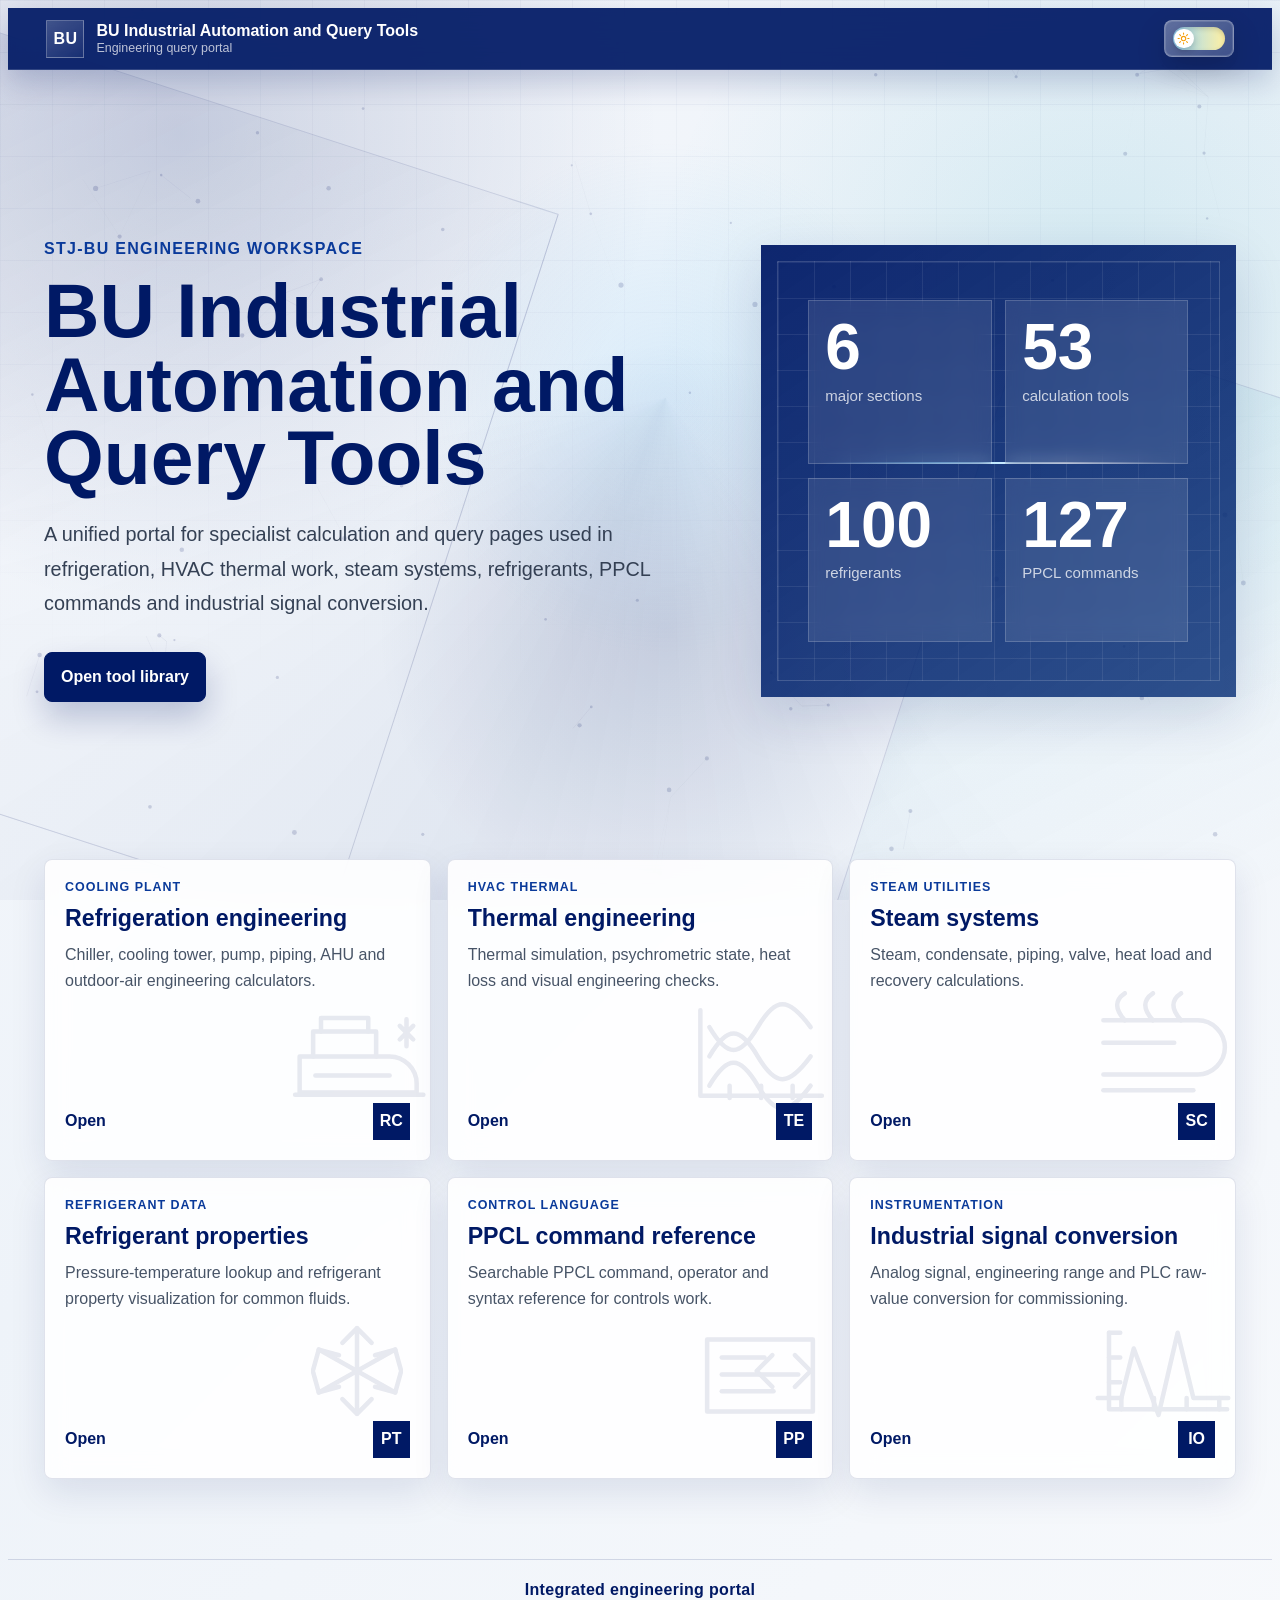
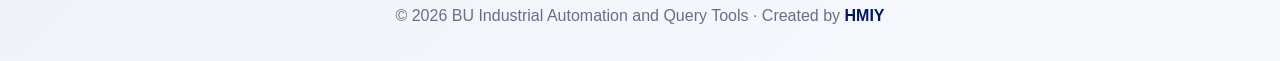
==== index.html @ eeeab99a "Initial release of STJ-BU tools portal" ====
<!doctype html>
<html lang="en">
<head>
  <meta charset="utf-8">
  <meta name="viewport" content="width=device-width, initial-scale=1">
  <title>BU Industrial Automation and Query Tools</title>
  <meta name="description" content="Integrated engineering portal for refrigeration, thermal, steam, refrigerant, PPCL and industrial signal calculation and query tools.">
  <link rel="icon" href="data:,">
  <link rel="stylesheet" href="_system/ui/portal.css">
</head>
<body class="portal-home portal-integrated">
  <div class="portal-motion-field" aria-hidden="true"></div>
  <nav class="portal-topbar portal-home-topbar portal-no-print" aria-label="BU Industrial Automation and Query Tools">
    <a class="portal-logo" href="index.html" aria-label="Open home">
      <span class="portal-logo-mark">BU</span>
      <span>
        <strong data-portal-en="BU Industrial Automation and Query Tools" data-portal-zh="BU &#24037;&#19994;&#33258;&#21160;&#21270;&#19982;&#26597;&#35810;&#24037;&#20855;">BU Industrial Automation and Query Tools</strong>
        <small data-portal-en="Engineering query portal" data-portal-zh="&#24037;&#31243;&#26597;&#35810;&#38376;&#25143;">Engineering query portal</small>
      </span>
    </a>
    <div class="portal-actions">
      <button class="portal-theme-toggle" type="button" data-portal-theme-toggle aria-label="Toggle dark and light theme">
        <span class="portal-theme-toggle-track">
          <span class="portal-theme-toggle-thumb">
            <svg class="portal-theme-sun" viewBox="0 0 24 24" aria-hidden="true">
              <circle cx="12" cy="12" r="4"></circle>
              <path d="M12 2v2.2M12 19.8V22M4.9 4.9l1.6 1.6M17.5 17.5l1.6 1.6M2 12h2.2M19.8 12H22M4.9 19.1l1.6-1.6M17.5 6.5l1.6-1.6"></path>
            </svg>
            <svg class="portal-theme-moon" viewBox="0 0 24 24" aria-hidden="true">
              <path d="M20 14.4A7.7 7.7 0 0 1 9.6 4a8.4 8.4 0 1 0 10.4 10.4z"></path>
            </svg>
          </span>
        </span>
      </button>
    </div>
  </nav>

  <main class="portal-home-main">
    <section class="portal-hero" aria-labelledby="portalTitle">
      <div>
        <p class="portal-eyebrow" data-portal-en="STJ-BU engineering workspace" data-portal-zh="STJ-BU &#24037;&#31243;&#24037;&#20316;&#21488;">STJ-BU engineering workspace</p>
        <h1 id="portalTitle" data-portal-en="BU Industrial Automation and Query Tools" data-portal-zh="BU &#24037;&#19994;&#33258;&#21160;&#21270;&#19982;&#26597;&#35810;&#24037;&#20855;">BU Industrial Automation and Query Tools</h1>
        <p class="portal-hero-copy" data-portal-en="A unified portal for specialist calculation and query pages used in refrigeration, HVAC thermal work, steam systems, refrigerants, PPCL commands and industrial signal conversion." data-portal-zh="&#23558;&#21046;&#20919;&#12289;&#26262;&#36890;&#28909;&#24037;&#12289;&#33976;&#27773;&#12289;&#21046;&#20919;&#21058;&#12289;PPCL &#21629;&#20196;&#19982;&#24037;&#19994;&#20449;&#21495;&#36716;&#25442;&#31561;&#19987;&#19994;&#35745;&#31639;&#19982;&#26597;&#35810;&#39029;&#25972;&#21512;&#21040;&#21516;&#19968;&#20010;&#20837;&#21475;&#12290;">A unified portal for specialist calculation and query pages used in refrigeration, HVAC thermal work, steam systems, refrigerants, PPCL commands and industrial signal conversion.</p>
        <div class="portal-hero-actions">
          <a class="portal-primary" href="#tools" data-portal-en="Open tool library" data-portal-zh="&#25171;&#24320;&#24037;&#20855;&#24211;">Open tool library</a>
        </div>
      </div>
      <aside class="portal-visual portal-stat-panel" aria-label="Automation and query portfolio">
        <div class="portal-signal-line" aria-hidden="true"></div>
        <div class="portal-stat-grid">
          <article class="portal-stat-card">
            <strong>6</strong>
            <span data-portal-en="major sections" data-portal-zh="&#22823;&#26495;&#22359;">major sections</span>
          </article>
          <article class="portal-stat-card">
            <strong>53</strong>
            <span data-portal-en="calculation tools" data-portal-zh="&#20010;&#35745;&#31639;&#24037;&#20855;">calculation tools</span>
          </article>
          <article class="portal-stat-card">
            <strong>100</strong>
            <span data-portal-en="refrigerants" data-portal-zh="&#31181;&#20919;&#23186;">refrigerants</span>
          </article>
          <article class="portal-stat-card">
            <strong>127</strong>
            <span data-portal-en="PPCL commands" data-portal-zh="&#20010; PPCL &#25351;&#20196;">PPCL commands</span>
          </article>
        </div>
      </aside>
    </section>

    <section id="tools" class="portal-tools" aria-label="Engineering tools">
      <a class="portal-tool-card portal-tool-cooling" href="_system/modules/r0/index.html">
        <img class="portal-tool-media" src="_system/ui/cooling.svg" alt="" aria-hidden="true">
        <div class="portal-tool-content">
          <div class="portal-tool-kicker">Cooling plant</div>
          <h2 data-portal-en="Refrigeration engineering" data-portal-zh="&#21046;&#20919;&#37096;&#20998;">Refrigeration engineering</h2>
          <p data-portal-en="Chiller, cooling tower, pump, piping, AHU and outdoor-air engineering calculators." data-portal-zh="&#20919;&#27700;&#26426;&#32452;&#12289;&#20919;&#21364;&#22612;&#12289;&#27700;&#27893;&#12289;&#31649;&#36335;&#12289;AHU &#19982;&#26032;&#39118;&#36127;&#33655;&#35745;&#31639;&#12290;">Chiller, cooling tower, pump, piping, AHU and outdoor-air engineering calculators.</p>
        </div>
        <div class="portal-tool-meta"><span>Open</span><span class="portal-tool-icon">RC</span></div>
      </a>

      <a class="portal-tool-card portal-tool-thermal" href="_system/modules/t0/index.html">
        <img class="portal-tool-media" src="_system/ui/thermal.svg" alt="" aria-hidden="true">
        <div class="portal-tool-content">
          <div class="portal-tool-kicker">HVAC thermal</div>
          <h2 data-portal-en="Thermal engineering" data-portal-zh="&#26262;&#36890;&#28909;&#24037;&#37096;&#20998;">Thermal engineering</h2>
          <p data-portal-en="Thermal simulation, psychrometric state, heat loss and visual engineering checks." data-portal-zh="&#28909;&#24037;&#20223;&#30495;&#12289;&#28287;&#31354;&#27668;&#29366;&#24577;&#12289;&#28909;&#25439;&#22833;&#19982;&#21487;&#35270;&#21270;&#24037;&#31243;&#26657;&#26680;&#12290;">Thermal simulation, psychrometric state, heat loss and visual engineering checks.</p>
        </div>
        <div class="portal-tool-meta"><span>Open</span><span class="portal-tool-icon">TE</span></div>
      </a>

      <a class="portal-tool-card portal-tool-steam" href="_system/modules/s0/index.html">
        <img class="portal-tool-media" src="_system/ui/steam.svg" alt="" aria-hidden="true">
        <div class="portal-tool-content">
          <div class="portal-tool-kicker">Steam utilities</div>
          <h2 data-portal-en="Steam systems" data-portal-zh="&#33976;&#27773;&#37096;&#20998;">Steam systems</h2>
          <p data-portal-en="Steam, condensate, piping, valve, heat load and recovery calculations." data-portal-zh="&#33976;&#27773;&#12289;&#20919;&#20957;&#27700;&#12289;&#31649;&#36335;&#12289;&#38400;&#38376;&#12289;&#28909;&#36127;&#33655;&#19982;&#22238;&#25910;&#35745;&#31639;&#12290;">Steam, condensate, piping, valve, heat load and recovery calculations.</p>
        </div>
        <div class="portal-tool-meta"><span>Open</span><span class="portal-tool-icon">SC</span></div>
      </a>

      <a class="portal-tool-card portal-tool-refrigerant" href="_system/modules/rp/index.html">
        <img class="portal-tool-media" src="_system/ui/refrigerant.svg" alt="" aria-hidden="true">
        <div class="portal-tool-content">
          <div class="portal-tool-kicker">Refrigerant data</div>
          <h2 data-portal-en="Refrigerant properties" data-portal-zh="&#21046;&#20919;&#21058;&#29289;&#24615;">Refrigerant properties</h2>
          <p data-portal-en="Pressure-temperature lookup and refrigerant property visualization for common fluids." data-portal-zh="&#24120;&#29992;&#21046;&#20919;&#21058;&#21387;&#21147;-&#28201;&#24230;&#26597;&#35810;&#19982;&#29289;&#24615;&#21487;&#35270;&#21270;&#12290;">Pressure-temperature lookup and refrigerant property visualization for common fluids.</p>
        </div>
        <div class="portal-tool-meta"><span>Open</span><span class="portal-tool-icon">PT</span></div>
      </a>

      <a class="portal-tool-card portal-tool-ppcl" href="_system/modules/p0/index.html">
        <img class="portal-tool-media" src="_system/ui/ppcl.svg" alt="" aria-hidden="true">
        <div class="portal-tool-content">
          <div class="portal-tool-kicker">Control language</div>
          <h2 data-portal-en="PPCL command reference" data-portal-zh="PPCL &#26597;&#35810;">PPCL command reference</h2>
          <p data-portal-en="Searchable PPCL command, operator and syntax reference for controls work." data-portal-zh="&#38754;&#21521;&#25511;&#21046;&#35843;&#35797;&#30340; PPCL &#21629;&#20196;&#12289;&#36816;&#31639;&#31526;&#19982;&#35821;&#27861;&#26597;&#35810;&#12290;">Searchable PPCL command, operator and syntax reference for controls work.</p>
        </div>
        <div class="portal-tool-meta"><span>Open</span><span class="portal-tool-icon">PP</span></div>
      </a>

      <a class="portal-tool-card portal-tool-signal" href="_system/modules/i0/index.html">
        <img class="portal-tool-media" src="_system/ui/signal.svg" alt="" aria-hidden="true">
        <div class="portal-tool-content">
          <div class="portal-tool-kicker">Instrumentation</div>
          <h2 data-portal-en="Industrial signal conversion" data-portal-zh="&#24037;&#19994;&#20449;&#21495;&#36716;&#25442;">Industrial signal conversion</h2>
          <p data-portal-en="Analog signal, engineering range and PLC raw-value conversion for commissioning." data-portal-zh="&#27169;&#25311;&#37327;&#20449;&#21495;&#12289;&#24037;&#31243;&#37327;&#31243;&#19982; PLC &#21407;&#22987;&#20540;&#35843;&#35797;&#25442;&#31639;&#12290;">Analog signal, engineering range and PLC raw-value conversion for commissioning.</p>
        </div>
        <div class="portal-tool-meta"><span>Open</span><span class="portal-tool-icon">IO</span></div>
      </a>
    </section>
  </main>

  <footer class="portal-footer">
    <div class="portal-footer-title" data-portal-en="Integrated engineering portal" data-portal-zh="&#32508;&#21512;&#24037;&#31243;&#24037;&#20855;&#20027;&#39029;">Integrated engineering portal</div>
    <div>&copy; 2026 BU Industrial Automation and Query Tools · Created by <a href="https://teams.microsoft.com/l/chat/0/0?users=HMIY@novonordisk.com&message=Hello%20HMIY%2C%20%E8%AF%B7%E5%8D%8F%E5%8A%A9%E5%A4%84%E7%90%86%E5%BD%93%E5%89%8D%E9%97%AE%E9%A2%98">HMIY</a></div>
  </footer>

  <script src="_system/ui/portal.js?v=20260628-theme"></script>
</body>
</html>
---- _system/ui/portal.css ----
:root {
  --portal-brand: #001965;
  --portal-brand-2: #0a3a9a;
  --portal-ink: #101828;
  --portal-muted: #667085;
  --portal-line: rgba(0, 25, 101, 0.14);
  --portal-panel: rgba(255, 255, 255, 0.88);
  --portal-shadow: 0 18px 50px rgba(0, 25, 101, 0.14);
  --portal-pointer-x: 52%;
  --portal-pointer-y: 38%;
}

html {
  scroll-behavior: smooth;
}

body.portal-integrated {
  position: relative;
  min-height: 100vh;
  background:
    radial-gradient(circle at var(--portal-pointer-x) var(--portal-pointer-y), rgba(0, 25, 101, 0.14), transparent 18rem),
    radial-gradient(circle at 14% 8%, rgba(0, 25, 101, 0.16), transparent 30rem),
    radial-gradient(circle at 86% 18%, rgba(8, 160, 184, 0.12), transparent 28rem),
    linear-gradient(135deg, #f6f8fc 0%, #eef3f9 45%, #f7f9fc 100%) !important;
  color: var(--portal-ink);
  font-family: "Aptos", "Segoe UI", Arial, sans-serif;
}

body.portal-theme-dark.portal-integrated {
  --portal-ink: #eef5ff;
  --portal-muted: #a8b6ce;
  --portal-line: rgba(143, 215, 255, 0.18);
  --portal-panel: rgba(11, 20, 42, 0.88);
  --portal-shadow: 0 18px 50px rgba(0, 0, 0, 0.42);
  --brand: #8fb7ff;
  --brand-light: rgba(143, 215, 255, 0.13);
  --brand-mid: rgba(143, 215, 255, 0.5);
  --primary: #8fb7ff;
  --primary-2: #68a1ff;
  --accent: #38c4df;
  --bg: #071326;
  --card: #0c1930;
  --surface: #0c1930;
  --soft: #10213c;
  --panel: #0c1930;
  --text: #eef5ff;
  --text2: #c5d0e3;
  --text3: #8fa1bd;
  --muted: #a8b6ce;
  --ink: #eef5ff;
  --line: rgba(143, 215, 255, 0.18);
  --border: rgba(143, 215, 255, 0.18);
  background:
    radial-gradient(circle at var(--portal-pointer-x) var(--portal-pointer-y), rgba(56, 196, 223, 0.18), transparent 18rem),
    radial-gradient(circle at 18% 4%, rgba(66, 121, 255, 0.20), transparent 30rem),
    linear-gradient(135deg, #061024 0%, #091a32 48%, #050b16 100%) !important;
  color: #eef5ff;
}

body.portal-integrated::before {
  content: "";
  position: fixed;
  inset: 0;
  z-index: -2;
  pointer-events: none;
  background-image:
    linear-gradient(rgba(0, 25, 101, 0.055) 1px, transparent 1px),
    linear-gradient(90deg, rgba(0, 25, 101, 0.045) 1px, transparent 1px);
  background-size: 52px 52px;
  mask-image: linear-gradient(to bottom, rgba(0, 0, 0, 0.75), transparent 78%);
}

.portal-motion-field {
  position: fixed;
  inset: 0;
  z-index: -1;
  pointer-events: none;
  overflow: hidden;
}

.portal-particle-canvas {
  position: fixed;
  inset: 0;
  z-index: -1;
  pointer-events: none;
  opacity: 0.72;
}

.portal-motion-field::before,
.portal-motion-field::after {
  content: "";
  position: absolute;
  width: 58vw;
  height: 58vw;
  border: 1px solid rgba(0, 25, 101, 0.13);
  transform: rotate(18deg);
  animation: portalDrift 18s ease-in-out infinite alternate;
}

.portal-motion-field::before {
  left: -22vw;
  top: 9vh;
  background: linear-gradient(135deg, rgba(0, 25, 101, 0.08), transparent 55%);
}

.portal-motion-field::after {
  right: -28vw;
  bottom: -20vw;
  animation-duration: 24s;
  background: linear-gradient(135deg, rgba(8, 160, 184, 0.07), transparent 60%);
}

@keyframes portalDrift {
  from { transform: translate3d(0, 0, 0) rotate(18deg); }
  to { transform: translate3d(3vw, -2vh, 0) rotate(23deg); }
}

.portal-topbar {
  position: sticky;
  top: 0;
  z-index: 1200;
  display: flex;
  align-items: center;
  justify-content: space-between;
  gap: 1rem;
  padding: 0.72rem clamp(1rem, 3vw, 2.5rem);
  color: #fff;
  background: rgba(0, 25, 101, 0.93);
  border-bottom: 1px solid rgba(255, 255, 255, 0.14);
  box-shadow: 0 12px 30px rgba(0, 25, 101, 0.2);
  backdrop-filter: blur(16px);
}

.portal-logo {
  display: inline-flex;
  align-items: center;
  gap: 0.75rem;
  color: inherit;
  text-decoration: none;
}

.portal-logo-mark {
  display: grid;
  place-items: center;
  width: 2.25rem;
  height: 2.25rem;
  border: 1px solid rgba(255, 255, 255, 0.28);
  background: linear-gradient(145deg, rgba(255, 255, 255, 0.2), rgba(255, 255, 255, 0.04));
  font-weight: 750;
  letter-spacing: 0.02em;
}

.portal-logo strong,
.portal-logo small {
  display: block;
  line-height: 1.15;
}

.portal-logo small {
  color: rgba(255, 255, 255, 0.72);
  font-size: 0.78rem;
}

.portal-actions {
  display: flex;
  align-items: center;
  gap: 0.5rem;
}

.portal-action {
  display: inline-flex;
  align-items: center;
  justify-content: center;
  min-height: 2.35rem;
  padding: 0 0.82rem;
  border: 1px solid rgba(255, 255, 255, 0.22);
  color: #fff;
  background: rgba(255, 255, 255, 0.1);
  text-decoration: none;
  cursor: pointer;
  transition: transform 180ms ease, background 180ms ease, border-color 180ms ease, box-shadow 180ms ease;
}

.portal-action:hover {
  transform: translateY(-1px);
  background: rgba(255, 255, 255, 0.18);
  border-color: rgba(255, 255, 255, 0.38);
  box-shadow: 0 10px 22px rgba(0, 0, 0, 0.18);
}

.portal-action:active {
  transform: translateY(1px) scale(0.98);
}

.portal-action:focus-visible {
  outline: 3px solid rgba(255, 255, 255, 0.6);
  outline-offset: 2px;
}

.portal-theme-toggle {
  display: inline-flex;
  align-items: center;
  justify-content: center;
  width: 4.35rem;
  height: 2.35rem;
  border: 1px solid rgba(255, 255, 255, 0.28);
  border-radius: 999px;
  background:
    linear-gradient(135deg, rgba(255,255,255,.24), rgba(255,255,255,.08)),
    rgba(255,255,255,.12);
  box-shadow: inset 0 0 0 1px rgba(255,255,255,.12), 0 12px 28px rgba(0,0,0,.18);
  cursor: pointer;
  padding: 0;
  transition: transform 180ms ease, background 180ms ease, box-shadow 180ms ease;
}

.portal-theme-toggle:hover {
  transform: translateY(-1px);
  background:
    linear-gradient(135deg, rgba(255,255,255,.32), rgba(255,255,255,.12)),
    rgba(255,255,255,.16);
  box-shadow: inset 0 0 0 1px rgba(255,255,255,.18), 0 16px 34px rgba(0,0,0,.22);
}

.portal-theme-toggle-track {
  position: relative;
  width: 3.28rem;
  height: 1.42rem;
  border-radius: 999px;
  background: linear-gradient(90deg, #98d7ff, #fff0a3);
  box-shadow: inset 0 2px 5px rgba(0,0,0,.16);
}

.portal-theme-toggle-thumb {
  position: absolute;
  left: 0.1rem;
  top: 0.1rem;
  display: grid;
  place-items: center;
  width: 1.22rem;
  height: 1.22rem;
  border-radius: 50%;
  background: #ffffff;
  color: #f59e0b;
  box-shadow: 0 3px 8px rgba(0,0,0,.24);
  transition: transform 260ms cubic-bezier(.2,.8,.2,1), color 220ms ease, background 220ms ease;
}

.portal-theme-toggle svg {
  position: absolute;
  width: 0.82rem;
  height: 0.82rem;
  fill: none;
  stroke: currentColor;
  stroke-width: 2;
  stroke-linecap: round;
  stroke-linejoin: round;
  transition: opacity 180ms ease, transform 220ms ease;
}

.portal-theme-moon {
  opacity: 0;
  transform: scale(.55) rotate(-20deg);
}

body.portal-theme-dark .portal-theme-toggle-track {
  background: linear-gradient(90deg, #1a2c54, #375a9f);
}

body.portal-theme-dark .portal-theme-toggle-thumb {
  transform: translateX(1.86rem);
  color: #b9d5ff;
  background: #08162d;
}

body.portal-theme-dark .portal-theme-sun {
  opacity: 0;
  transform: scale(.55) rotate(20deg);
}

body.portal-theme-dark .portal-theme-moon {
  opacity: 1;
  transform: scale(1) rotate(0);
}

.portal-language-primary {
  min-width: 7rem;
  border-color: rgba(255, 255, 255, 0.48);
  background:
    linear-gradient(135deg, rgba(255, 255, 255, 0.24), rgba(255, 255, 255, 0.09)),
    rgba(255, 255, 255, 0.14);
  box-shadow: inset 0 0 0 1px rgba(255, 255, 255, 0.12), 0 12px 28px rgba(0, 0, 0, 0.2);
  font-weight: 780;
}

.portal-language-primary::before {
  content: "";
  width: 0.48rem;
  height: 0.48rem;
  margin-right: 0.48rem;
  background: #8fd7ff;
  box-shadow: 0 0 16px rgba(143, 215, 255, 0.9);
}

body.portal-theme-dark .portal-home-main::before {
  background:
    radial-gradient(circle at var(--portal-pointer-x) var(--portal-pointer-y), rgba(143, 215, 255, 0.16), transparent 16rem),
    conic-gradient(from 140deg at var(--portal-pointer-x) var(--portal-pointer-y), transparent, rgba(143, 215, 255, 0.06), transparent 34%);
  mix-blend-mode: screen;
}

body.portal-theme-dark .portal-hero h1,
body.portal-theme-dark .portal-eyebrow,
body.portal-theme-dark .portal-tool-card h2,
body.portal-theme-dark .portal-footer-title {
  color: #dbeafe;
}

body.portal-theme-dark .portal-hero-copy,
body.portal-theme-dark .portal-tool-card p,
body.portal-theme-dark .portal-footer,
body.portal-theme-dark .portal-tool-meta span:first-child {
  color: #a8b6ce;
}

body.portal-theme-dark .portal-tool-card,
body.portal-theme-dark .portal-stat-card,
body.portal-theme-dark .portal-footer,
body.portal-theme-dark .card,
body.portal-theme-dark .panel,
body.portal-theme-dark .section-box,
body.portal-theme-dark .field,
body.portal-theme-dark .slider-card,
body.portal-theme-dark .info-item,
body.portal-theme-dark .block,
body.portal-theme-dark .resultBox,
body.portal-theme-dark .result-box.secondary,
body.portal-theme-dark .calculator-card,
body.portal-theme-dark .tool-menu,
body.portal-theme-dark .hero-card {
  background-color: rgba(12, 25, 48, 0.92) !important;
  border-color: rgba(143, 215, 255, 0.18) !important;
  color: #eef5ff !important;
}

body.portal-theme-dark input,
body.portal-theme-dark select,
body.portal-theme-dark textarea,
body.portal-theme-dark .search input,
body.portal-theme-dark .formula-box,
body.portal-theme-dark .export-area,
body.portal-theme-dark .tip {
  background-color: rgba(5, 13, 28, 0.88) !important;
  border-color: rgba(143, 215, 255, 0.18) !important;
  color: #eef5ff !important;
}

body.portal-theme-dark label,
body.portal-theme-dark .hint,
body.portal-theme-dark .range,
body.portal-theme-dark .sub,
body.portal-theme-dark .info-item .k,
body.portal-theme-dark .stat .t,
body.portal-theme-dark .footer-note {
  color: #a8b6ce !important;
}

body.portal-theme-dark .card h2,
body.portal-theme-dark .stat .v,
body.portal-theme-dark .resultBox .mainv,
body.portal-theme-dark .info-item .v,
body.portal-theme-dark h1,
body.portal-theme-dark h2,
body.portal-theme-dark h3 {
  color: #dbeafe !important;
}

.portal-footer {
  max-width: 1280px;
  margin: 3rem auto 0;
  padding: 1.35rem clamp(1rem, 3vw, 2.5rem) 1.8rem;
  color: var(--portal-muted);
  text-align: center;
  border-top: 1px solid var(--portal-line);
}

.portal-footer-title {
  margin-bottom: 0.45rem;
  color: var(--portal-brand);
  font-weight: 700;
  letter-spacing: 0.02em;
}

.portal-footer a {
  color: var(--portal-brand);
  font-weight: 700;
  text-decoration: none;
}

.portal-footer a:hover {
  text-decoration: underline;
}

.portal-home {
  min-height: 100vh;
}

.portal-home-main {
  max-width: 1260px;
  margin: 0 auto;
  padding: clamp(2rem, 6vw, 5.5rem) clamp(1rem, 3vw, 2.25rem) 2rem;
  position: relative;
}

.portal-home-main::before {
  content: "";
  position: fixed;
  inset: 5.6rem 0 0;
  z-index: -1;
  pointer-events: none;
  background:
    radial-gradient(circle at var(--portal-pointer-x) var(--portal-pointer-y), rgba(143, 215, 255, 0.22), transparent 16rem),
    conic-gradient(from 140deg at var(--portal-pointer-x) var(--portal-pointer-y), transparent, rgba(0, 25, 101, 0.055), transparent 34%);
  mix-blend-mode: multiply;
  transition: background 120ms linear;
}

.portal-hero {
  display: grid;
  grid-template-columns: minmax(0, 1.05fr) minmax(320px, 0.75fr);
  gap: clamp(1.5rem, 4vw, 4rem);
  align-items: center;
  min-height: min(760px, 72vh);
}

.portal-eyebrow {
  margin: 0 0 1rem;
  color: var(--portal-brand-2);
  font-weight: 760;
  letter-spacing: 0.08em;
  text-transform: uppercase;
}

.portal-hero h1 {
  max-width: 860px;
  margin: 0;
  color: var(--portal-brand);
  font-size: clamp(2.8rem, 6vw, 6.6rem);
  line-height: 0.96;
  letter-spacing: 0;
  text-wrap: balance;
}

.portal-hero-copy {
  max-width: 680px;
  margin: 1.4rem 0 0;
  color: #344054;
  font-size: clamp(1.04rem, 1.6vw, 1.24rem);
  line-height: 1.72;
}

.portal-hero-actions {
  display: flex;
  flex-wrap: wrap;
  gap: 0.75rem;
  margin-top: 2rem;
}

.portal-primary,
.portal-secondary {
  display: inline-flex;
  align-items: center;
  justify-content: center;
  min-height: 3rem;
  padding: 0 1rem;
  border: 1px solid var(--portal-brand);
  text-decoration: none;
  font-weight: 750;
  transition: transform 180ms ease, box-shadow 180ms ease, background 180ms ease;
}

.portal-primary {
  color: #fff;
  background: var(--portal-brand);
  box-shadow: 0 16px 32px rgba(0, 25, 101, 0.22);
}

.portal-secondary {
  color: var(--portal-brand);
  background: rgba(255, 255, 255, 0.7);
}

.portal-primary:hover,
.portal-secondary:hover {
  transform: translateY(-2px);
  box-shadow: 0 20px 38px rgba(0, 25, 101, 0.18);
}

.portal-visual {
  min-height: 420px;
  padding: 1rem;
  background:
    linear-gradient(145deg, rgba(0, 25, 101, 0.94), rgba(5, 45, 117, 0.82)),
    linear-gradient(90deg, transparent, rgba(255, 255, 255, 0.08));
  color: #fff;
  box-shadow: var(--portal-shadow);
  overflow: hidden;
  position: relative;
}

.portal-visual::before {
  content: "";
  position: absolute;
  inset: 1rem;
  border: 1px solid rgba(255, 255, 255, 0.16);
  background-image:
    linear-gradient(rgba(255, 255, 255, 0.08) 1px, transparent 1px),
    linear-gradient(90deg, rgba(255, 255, 255, 0.08) 1px, transparent 1px);
  background-size: 36px 36px;
}

.portal-signal-line {
  position: absolute;
  left: 12%;
  right: 10%;
  top: 48%;
  height: 2px;
  background: linear-gradient(90deg, transparent, #8fd7ff, #fff, transparent);
  animation: pulseLine 2.8s ease-in-out infinite;
}

@keyframes pulseLine {
  0%, 100% { opacity: 0.36; transform: scaleX(0.86); }
  50% { opacity: 1; transform: scaleX(1); }
}

.portal-visual-card {
  position: relative;
  z-index: 1;
  margin: 2.2rem;
  padding: 1rem;
  border: 1px solid rgba(255, 255, 255, 0.18);
  background: rgba(255, 255, 255, 0.09);
  backdrop-filter: blur(8px);
}

.portal-visual-card strong {
  display: block;
  font-size: 2.4rem;
  line-height: 1;
}

.portal-visual-card span {
  color: rgba(255, 255, 255, 0.7);
  font-size: 0.86rem;
}

.portal-stat-panel {
  display: grid;
  place-items: center;
}

.portal-stat-grid {
  position: relative;
  z-index: 1;
  display: grid;
  grid-template-columns: repeat(2, minmax(0, 1fr));
  gap: 0.85rem;
  width: min(100%, 380px);
}

.portal-stat-card {
  min-height: 130px;
  padding: 1rem;
  border: 1px solid rgba(255, 255, 255, 0.18);
  background: rgba(255, 255, 255, 0.1);
  backdrop-filter: blur(8px);
}

.portal-stat-card strong {
  display: block;
  color: #fff;
  font-size: clamp(2.4rem, 5vw, 4rem);
  line-height: 0.95;
}

.portal-stat-card span {
  display: block;
  margin-top: 0.5rem;
  color: rgba(255, 255, 255, 0.76);
  font-size: 0.94rem;
  line-height: 1.35;
}

.portal-tools {
  display: grid;
  grid-template-columns: repeat(3, minmax(0, 1fr));
  gap: 1rem;
  margin-top: clamp(2rem, 5vw, 4rem);
}

.portal-tool-card {
  display: flex;
  min-height: 260px;
  flex-direction: column;
  justify-content: space-between;
  padding: 1.25rem;
  color: var(--portal-ink);
  background: var(--portal-panel);
  border: 1px solid rgba(0, 25, 101, 0.12);
  box-shadow: 0 14px 36px rgba(0, 25, 101, 0.1);
  text-decoration: none;
  backdrop-filter: blur(12px);
  transition: transform 220ms ease, box-shadow 220ms ease, border-color 220ms ease;
  position: relative;
  overflow: hidden;
}

.portal-tool-card::before {
  content: "";
  position: absolute;
  inset: 0;
  z-index: 0;
  background: linear-gradient(145deg, rgba(0, 25, 101, 0.045), transparent 46%);
  opacity: 0;
  transition: opacity 220ms ease;
}

.portal-tool-card:hover {
  transform: translateY(-5px);
  border-color: rgba(0, 25, 101, 0.34);
  box-shadow: 0 22px 52px rgba(0, 25, 101, 0.16);
}

.portal-tool-card:hover::before {
  opacity: 1;
}

.portal-tool-card:focus-visible {
  outline: 3px solid rgba(0, 25, 101, 0.35);
  outline-offset: 3px;
}

.portal-tool-kicker {
  position: relative;
  z-index: 1;
  color: var(--portal-brand-2);
  font-size: 0.78rem;
  font-weight: 800;
  letter-spacing: 0.08em;
  text-transform: uppercase;
}

.portal-tool-card h2 {
  position: relative;
  z-index: 1;
  margin: 0.7rem 0 0.55rem;
  color: var(--portal-brand);
  font-size: 1.45rem;
  line-height: 1.2;
}

.portal-tool-card p {
  position: relative;
  z-index: 1;
  margin: 0;
  color: #475467;
  line-height: 1.62;
}

.portal-tool-meta {
  position: relative;
  z-index: 1;
  display: flex;
  align-items: center;
  justify-content: space-between;
  margin-top: 1.2rem;
  color: var(--portal-brand);
  font-weight: 760;
}

.portal-tool-icon {
  display: grid;
  place-items: center;
  width: 2.3rem;
  height: 2.3rem;
  color: #fff;
  background: var(--portal-brand);
}

.portal-tool-content {
  position: relative;
  z-index: 1;
}

.portal-tool-media {
  position: absolute;
  right: -1.1rem;
  bottom: 2.8rem;
  width: 48%;
  max-width: 180px;
  opacity: 0.09;
  filter: saturate(0.8);
  pointer-events: none;
  transition: opacity 220ms ease, transform 220ms ease;
}

.portal-tool-card:hover .portal-tool-media {
  opacity: 0.13;
  transform: translateY(-4px) scale(1.03);
}

body.portal-integrated button,
body.portal-integrated a,
body.portal-integrated input,
body.portal-integrated select {
  border-radius: 8px;
}

body.portal-integrated button,
body.portal-integrated .btn,
body.portal-integrated .tab-btn,
body.portal-integrated .nav-button,
body.portal-integrated .print-btn,
body.portal-integrated .print-button,
body.portal-integrated .icon-button {
  transition: transform 180ms ease, box-shadow 180ms ease, background 180ms ease, border-color 180ms ease;
}

body.portal-integrated button:hover,
body.portal-integrated .btn:hover,
body.portal-integrated .tab-btn:hover,
body.portal-integrated .nav-button:hover,
body.portal-integrated .print-btn:hover,
body.portal-integrated .print-button:hover,
body.portal-integrated .icon-button:hover {
  transform: translateY(-1px);
}

@media (max-width: 920px) {
  .portal-hero {
    grid-template-columns: 1fr;
    min-height: 0;
  }

  .portal-tools {
    grid-template-columns: repeat(2, minmax(0, 1fr));
  }
}

@media (max-width: 640px) {
  .portal-logo small,
  .portal-action-label {
    display: none;
  }

  .portal-topbar {
    padding-inline: 0.75rem;
  }

  .portal-tools {
    grid-template-columns: 1fr;
  }
}

@media print {
  .portal-topbar,
  .portal-motion-field,
  .portal-footer,
  .portal-no-print {
    display: none !important;
  }

  body.portal-integrated {
    background: #fff !important;
  }

  body.portal-integrated::before {
    content: "STJ-BU";
    position: fixed;
    inset: 34% auto auto 14%;
    z-index: 9999;
    display: block;
    width: 72%;
    color: rgba(0, 25, 101, 0.085);
    font-size: 7.5rem;
    font-weight: 800;
    letter-spacing: 0.18em;
    text-align: center;
    transform: rotate(-28deg);
    background: none;
    mask-image: none;
    pointer-events: none;
  }
}
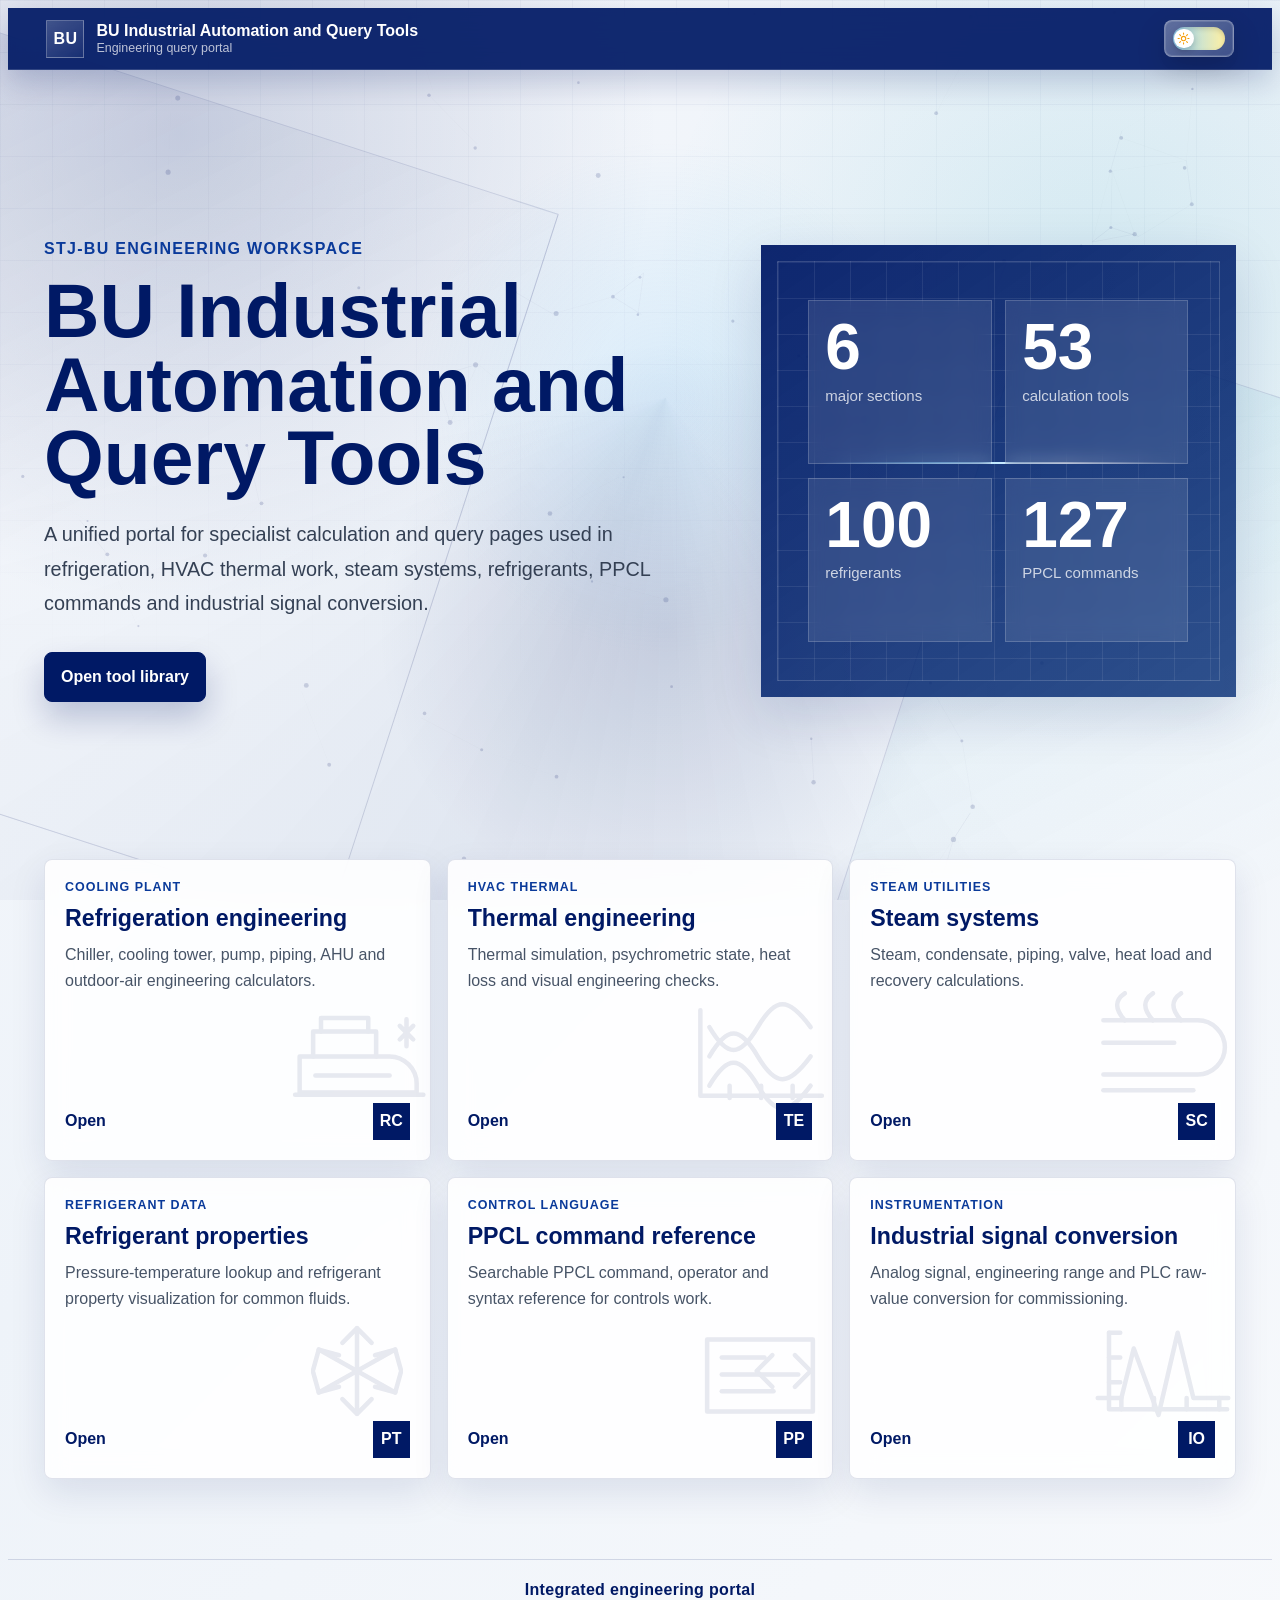
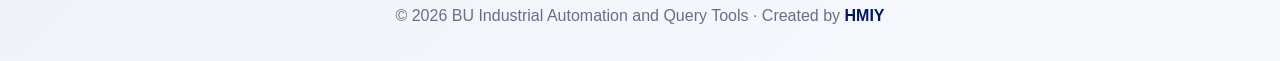
==== commit bd871e49: "Use GitHub Pages compatible asset paths" ====
--- a/index.html
+++ b/index.html
@@ -6,7 +6,7 @@
   <title>BU Industrial Automation and Query Tools</title>
   <meta name="description" content="Integrated engineering portal for refrigeration, thermal, steam, refrigerant, PPCL and industrial signal calculation and query tools.">
   <link rel="icon" href="data:,">
-  <link rel="stylesheet" href="_system/ui/portal.css">
+  <link rel="stylesheet" href="system/ui/portal.css">
 </head>
 <body class="portal-home portal-integrated">
   <div class="portal-motion-field" aria-hidden="true"></div>
@@ -69,8 +69,8 @@
     </section>
 
     <section id="tools" class="portal-tools" aria-label="Engineering tools">
-      <a class="portal-tool-card portal-tool-cooling" href="_system/modules/r0/index.html">
-        <img class="portal-tool-media" src="_system/ui/cooling.svg" alt="" aria-hidden="true">
+      <a class="portal-tool-card portal-tool-cooling" href="system/modules/r0/index.html">
+        <img class="portal-tool-media" src="system/ui/cooling.svg" alt="" aria-hidden="true">
         <div class="portal-tool-content">
           <div class="portal-tool-kicker">Cooling plant</div>
           <h2 data-portal-en="Refrigeration engineering" data-portal-zh="&#21046;&#20919;&#37096;&#20998;">Refrigeration engineering</h2>
@@ -79,8 +79,8 @@
         <div class="portal-tool-meta"><span>Open</span><span class="portal-tool-icon">RC</span></div>
       </a>
 
-      <a class="portal-tool-card portal-tool-thermal" href="_system/modules/t0/index.html">
-        <img class="portal-tool-media" src="_system/ui/thermal.svg" alt="" aria-hidden="true">
+      <a class="portal-tool-card portal-tool-thermal" href="system/modules/t0/index.html">
+        <img class="portal-tool-media" src="system/ui/thermal.svg" alt="" aria-hidden="true">
         <div class="portal-tool-content">
           <div class="portal-tool-kicker">HVAC thermal</div>
           <h2 data-portal-en="Thermal engineering" data-portal-zh="&#26262;&#36890;&#28909;&#24037;&#37096;&#20998;">Thermal engineering</h2>
@@ -89,8 +89,8 @@
         <div class="portal-tool-meta"><span>Open</span><span class="portal-tool-icon">TE</span></div>
       </a>
 
-      <a class="portal-tool-card portal-tool-steam" href="_system/modules/s0/index.html">
-        <img class="portal-tool-media" src="_system/ui/steam.svg" alt="" aria-hidden="true">
+      <a class="portal-tool-card portal-tool-steam" href="system/modules/s0/index.html">
+        <img class="portal-tool-media" src="system/ui/steam.svg" alt="" aria-hidden="true">
         <div class="portal-tool-content">
           <div class="portal-tool-kicker">Steam utilities</div>
           <h2 data-portal-en="Steam systems" data-portal-zh="&#33976;&#27773;&#37096;&#20998;">Steam systems</h2>
@@ -99,8 +99,8 @@
         <div class="portal-tool-meta"><span>Open</span><span class="portal-tool-icon">SC</span></div>
       </a>
 
-      <a class="portal-tool-card portal-tool-refrigerant" href="_system/modules/rp/index.html">
-        <img class="portal-tool-media" src="_system/ui/refrigerant.svg" alt="" aria-hidden="true">
+      <a class="portal-tool-card portal-tool-refrigerant" href="system/modules/rp/index.html">
+        <img class="portal-tool-media" src="system/ui/refrigerant.svg" alt="" aria-hidden="true">
         <div class="portal-tool-content">
           <div class="portal-tool-kicker">Refrigerant data</div>
           <h2 data-portal-en="Refrigerant properties" data-portal-zh="&#21046;&#20919;&#21058;&#29289;&#24615;">Refrigerant properties</h2>
@@ -109,8 +109,8 @@
         <div class="portal-tool-meta"><span>Open</span><span class="portal-tool-icon">PT</span></div>
       </a>
 
-      <a class="portal-tool-card portal-tool-ppcl" href="_system/modules/p0/index.html">
-        <img class="portal-tool-media" src="_system/ui/ppcl.svg" alt="" aria-hidden="true">
+      <a class="portal-tool-card portal-tool-ppcl" href="system/modules/p0/index.html">
+        <img class="portal-tool-media" src="system/ui/ppcl.svg" alt="" aria-hidden="true">
         <div class="portal-tool-content">
           <div class="portal-tool-kicker">Control language</div>
           <h2 data-portal-en="PPCL command reference" data-portal-zh="PPCL &#26597;&#35810;">PPCL command reference</h2>
@@ -119,8 +119,8 @@
         <div class="portal-tool-meta"><span>Open</span><span class="portal-tool-icon">PP</span></div>
       </a>
 
-      <a class="portal-tool-card portal-tool-signal" href="_system/modules/i0/index.html">
-        <img class="portal-tool-media" src="_system/ui/signal.svg" alt="" aria-hidden="true">
+      <a class="portal-tool-card portal-tool-signal" href="system/modules/i0/index.html">
+        <img class="portal-tool-media" src="system/ui/signal.svg" alt="" aria-hidden="true">
         <div class="portal-tool-content">
           <div class="portal-tool-kicker">Instrumentation</div>
           <h2 data-portal-en="Industrial signal conversion" data-portal-zh="&#24037;&#19994;&#20449;&#21495;&#36716;&#25442;">Industrial signal conversion</h2>
@@ -136,6 +136,6 @@
     <div>&copy; 2026 BU Industrial Automation and Query Tools · Created by <a href="https://teams.microsoft.com/l/chat/0/0?users=HMIY@novonordisk.com&message=Hello%20HMIY%2C%20%E8%AF%B7%E5%8D%8F%E5%8A%A9%E5%A4%84%E7%90%86%E5%BD%93%E5%89%8D%E9%97%AE%E9%A2%98">HMIY</a></div>
   </footer>
 
-  <script src="_system/ui/portal.js?v=20260628-theme"></script>
+  <script src="system/ui/portal.js?v=20260628-theme"></script>
 </body>
 </html>
--- a/system/ui/portal.css
+++ b/system/ui/portal.css
@@ -0,0 +1,795 @@
+:root {
+  --portal-brand: #001965;
+  --portal-brand-2: #0a3a9a;
+  --portal-ink: #101828;
+  --portal-muted: #667085;
+  --portal-line: rgba(0, 25, 101, 0.14);
+  --portal-panel: rgba(255, 255, 255, 0.88);
+  --portal-shadow: 0 18px 50px rgba(0, 25, 101, 0.14);
+  --portal-pointer-x: 52%;
+  --portal-pointer-y: 38%;
+}
+
+html {
+  scroll-behavior: smooth;
+}
+
+body.portal-integrated {
+  position: relative;
+  min-height: 100vh;
+  background:
+    radial-gradient(circle at var(--portal-pointer-x) var(--portal-pointer-y), rgba(0, 25, 101, 0.14), transparent 18rem),
+    radial-gradient(circle at 14% 8%, rgba(0, 25, 101, 0.16), transparent 30rem),
+    radial-gradient(circle at 86% 18%, rgba(8, 160, 184, 0.12), transparent 28rem),
+    linear-gradient(135deg, #f6f8fc 0%, #eef3f9 45%, #f7f9fc 100%) !important;
+  color: var(--portal-ink);
+  font-family: "Aptos", "Segoe UI", Arial, sans-serif;
+}
+
+body.portal-theme-dark.portal-integrated {
+  --portal-ink: #eef5ff;
+  --portal-muted: #a8b6ce;
+  --portal-line: rgba(143, 215, 255, 0.18);
+  --portal-panel: rgba(11, 20, 42, 0.88);
+  --portal-shadow: 0 18px 50px rgba(0, 0, 0, 0.42);
+  --brand: #8fb7ff;
+  --brand-light: rgba(143, 215, 255, 0.13);
+  --brand-mid: rgba(143, 215, 255, 0.5);
+  --primary: #8fb7ff;
+  --primary-2: #68a1ff;
+  --accent: #38c4df;
+  --bg: #071326;
+  --card: #0c1930;
+  --surface: #0c1930;
+  --soft: #10213c;
+  --panel: #0c1930;
+  --text: #eef5ff;
+  --text2: #c5d0e3;
+  --text3: #8fa1bd;
+  --muted: #a8b6ce;
+  --ink: #eef5ff;
+  --line: rgba(143, 215, 255, 0.18);
+  --border: rgba(143, 215, 255, 0.18);
+  background:
+    radial-gradient(circle at var(--portal-pointer-x) var(--portal-pointer-y), rgba(56, 196, 223, 0.18), transparent 18rem),
+    radial-gradient(circle at 18% 4%, rgba(66, 121, 255, 0.20), transparent 30rem),
+    linear-gradient(135deg, #061024 0%, #091a32 48%, #050b16 100%) !important;
+  color: #eef5ff;
+}
+
+body.portal-integrated::before {
+  content: "";
+  position: fixed;
+  inset: 0;
+  z-index: -2;
+  pointer-events: none;
+  background-image:
+    linear-gradient(rgba(0, 25, 101, 0.055) 1px, transparent 1px),
+    linear-gradient(90deg, rgba(0, 25, 101, 0.045) 1px, transparent 1px);
+  background-size: 52px 52px;
+  mask-image: linear-gradient(to bottom, rgba(0, 0, 0, 0.75), transparent 78%);
+}
+
+.portal-motion-field {
+  position: fixed;
+  inset: 0;
+  z-index: -1;
+  pointer-events: none;
+  overflow: hidden;
+}
+
+.portal-particle-canvas {
+  position: fixed;
+  inset: 0;
+  z-index: -1;
+  pointer-events: none;
+  opacity: 0.72;
+}
+
+.portal-motion-field::before,
+.portal-motion-field::after {
+  content: "";
+  position: absolute;
+  width: 58vw;
+  height: 58vw;
+  border: 1px solid rgba(0, 25, 101, 0.13);
+  transform: rotate(18deg);
+  animation: portalDrift 18s ease-in-out infinite alternate;
+}
+
+.portal-motion-field::before {
+  left: -22vw;
+  top: 9vh;
+  background: linear-gradient(135deg, rgba(0, 25, 101, 0.08), transparent 55%);
+}
+
+.portal-motion-field::after {
+  right: -28vw;
+  bottom: -20vw;
+  animation-duration: 24s;
+  background: linear-gradient(135deg, rgba(8, 160, 184, 0.07), transparent 60%);
+}
+
+@keyframes portalDrift {
+  from { transform: translate3d(0, 0, 0) rotate(18deg); }
+  to { transform: translate3d(3vw, -2vh, 0) rotate(23deg); }
+}
+
+.portal-topbar {
+  position: sticky;
+  top: 0;
+  z-index: 1200;
+  display: flex;
+  align-items: center;
+  justify-content: space-between;
+  gap: 1rem;
+  padding: 0.72rem clamp(1rem, 3vw, 2.5rem);
+  color: #fff;
+  background: rgba(0, 25, 101, 0.93);
+  border-bottom: 1px solid rgba(255, 255, 255, 0.14);
+  box-shadow: 0 12px 30px rgba(0, 25, 101, 0.2);
+  backdrop-filter: blur(16px);
+}
+
+.portal-logo {
+  display: inline-flex;
+  align-items: center;
+  gap: 0.75rem;
+  color: inherit;
+  text-decoration: none;
+}
+
+.portal-logo-mark {
+  display: grid;
+  place-items: center;
+  width: 2.25rem;
+  height: 2.25rem;
+  border: 1px solid rgba(255, 255, 255, 0.28);
+  background: linear-gradient(145deg, rgba(255, 255, 255, 0.2), rgba(255, 255, 255, 0.04));
+  font-weight: 750;
+  letter-spacing: 0.02em;
+}
+
+.portal-logo strong,
+.portal-logo small {
+  display: block;
+  line-height: 1.15;
+}
+
+.portal-logo small {
+  color: rgba(255, 255, 255, 0.72);
+  font-size: 0.78rem;
+}
+
+.portal-actions {
+  display: flex;
+  align-items: center;
+  gap: 0.5rem;
+}
+
+.portal-action {
+  display: inline-flex;
+  align-items: center;
+  justify-content: center;
+  min-height: 2.35rem;
+  padding: 0 0.82rem;
+  border: 1px solid rgba(255, 255, 255, 0.22);
+  color: #fff;
+  background: rgba(255, 255, 255, 0.1);
+  text-decoration: none;
+  cursor: pointer;
+  transition: transform 180ms ease, background 180ms ease, border-color 180ms ease, box-shadow 180ms ease;
+}
+
+.portal-action:hover {
+  transform: translateY(-1px);
+  background: rgba(255, 255, 255, 0.18);
+  border-color: rgba(255, 255, 255, 0.38);
+  box-shadow: 0 10px 22px rgba(0, 0, 0, 0.18);
+}
+
+.portal-action:active {
+  transform: translateY(1px) scale(0.98);
+}
+
+.portal-action:focus-visible {
+  outline: 3px solid rgba(255, 255, 255, 0.6);
+  outline-offset: 2px;
+}
+
+.portal-theme-toggle {
+  display: inline-flex;
+  align-items: center;
+  justify-content: center;
+  width: 4.35rem;
+  height: 2.35rem;
+  border: 1px solid rgba(255, 255, 255, 0.28);
+  border-radius: 999px;
+  background:
+    linear-gradient(135deg, rgba(255,255,255,.24), rgba(255,255,255,.08)),
+    rgba(255,255,255,.12);
+  box-shadow: inset 0 0 0 1px rgba(255,255,255,.12), 0 12px 28px rgba(0,0,0,.18);
+  cursor: pointer;
+  padding: 0;
+  transition: transform 180ms ease, background 180ms ease, box-shadow 180ms ease;
+}
+
+.portal-theme-toggle:hover {
+  transform: translateY(-1px);
+  background:
+    linear-gradient(135deg, rgba(255,255,255,.32), rgba(255,255,255,.12)),
+    rgba(255,255,255,.16);
+  box-shadow: inset 0 0 0 1px rgba(255,255,255,.18), 0 16px 34px rgba(0,0,0,.22);
+}
+
+.portal-theme-toggle-track {
+  position: relative;
+  width: 3.28rem;
+  height: 1.42rem;
+  border-radius: 999px;
+  background: linear-gradient(90deg, #98d7ff, #fff0a3);
+  box-shadow: inset 0 2px 5px rgba(0,0,0,.16);
+}
+
+.portal-theme-toggle-thumb {
+  position: absolute;
+  left: 0.1rem;
+  top: 0.1rem;
+  display: grid;
+  place-items: center;
+  width: 1.22rem;
+  height: 1.22rem;
+  border-radius: 50%;
+  background: #ffffff;
+  color: #f59e0b;
+  box-shadow: 0 3px 8px rgba(0,0,0,.24);
+  transition: transform 260ms cubic-bezier(.2,.8,.2,1), color 220ms ease, background 220ms ease;
+}
+
+.portal-theme-toggle svg {
+  position: absolute;
+  width: 0.82rem;
+  height: 0.82rem;
+  fill: none;
+  stroke: currentColor;
+  stroke-width: 2;
+  stroke-linecap: round;
+  stroke-linejoin: round;
+  transition: opacity 180ms ease, transform 220ms ease;
+}
+
+.portal-theme-moon {
+  opacity: 0;
+  transform: scale(.55) rotate(-20deg);
+}
+
+body.portal-theme-dark .portal-theme-toggle-track {
+  background: linear-gradient(90deg, #1a2c54, #375a9f);
+}
+
+body.portal-theme-dark .portal-theme-toggle-thumb {
+  transform: translateX(1.86rem);
+  color: #b9d5ff;
+  background: #08162d;
+}
+
+body.portal-theme-dark .portal-theme-sun {
+  opacity: 0;
+  transform: scale(.55) rotate(20deg);
+}
+
+body.portal-theme-dark .portal-theme-moon {
+  opacity: 1;
+  transform: scale(1) rotate(0);
+}
+
+.portal-language-primary {
+  min-width: 7rem;
+  border-color: rgba(255, 255, 255, 0.48);
+  background:
+    linear-gradient(135deg, rgba(255, 255, 255, 0.24), rgba(255, 255, 255, 0.09)),
+    rgba(255, 255, 255, 0.14);
+  box-shadow: inset 0 0 0 1px rgba(255, 255, 255, 0.12), 0 12px 28px rgba(0, 0, 0, 0.2);
+  font-weight: 780;
+}
+
+.portal-language-primary::before {
+  content: "";
+  width: 0.48rem;
+  height: 0.48rem;
+  margin-right: 0.48rem;
+  background: #8fd7ff;
+  box-shadow: 0 0 16px rgba(143, 215, 255, 0.9);
+}
+
+body.portal-theme-dark .portal-home-main::before {
+  background:
+    radial-gradient(circle at var(--portal-pointer-x) var(--portal-pointer-y), rgba(143, 215, 255, 0.16), transparent 16rem),
+    conic-gradient(from 140deg at var(--portal-pointer-x) var(--portal-pointer-y), transparent, rgba(143, 215, 255, 0.06), transparent 34%);
+  mix-blend-mode: screen;
+}
+
+body.portal-theme-dark .portal-hero h1,
+body.portal-theme-dark .portal-eyebrow,
+body.portal-theme-dark .portal-tool-card h2,
+body.portal-theme-dark .portal-footer-title {
+  color: #dbeafe;
+}
+
+body.portal-theme-dark .portal-hero-copy,
+body.portal-theme-dark .portal-tool-card p,
+body.portal-theme-dark .portal-footer,
+body.portal-theme-dark .portal-tool-meta span:first-child {
+  color: #a8b6ce;
+}
+
+body.portal-theme-dark .portal-tool-card,
+body.portal-theme-dark .portal-stat-card,
+body.portal-theme-dark .portal-footer,
+body.portal-theme-dark .card,
+body.portal-theme-dark .panel,
+body.portal-theme-dark .section-box,
+body.portal-theme-dark .field,
+body.portal-theme-dark .slider-card,
+body.portal-theme-dark .info-item,
+body.portal-theme-dark .block,
+body.portal-theme-dark .resultBox,
+body.portal-theme-dark .result-box.secondary,
+body.portal-theme-dark .calculator-card,
+body.portal-theme-dark .tool-menu,
+body.portal-theme-dark .hero-card {
+  background-color: rgba(12, 25, 48, 0.92) !important;
+  border-color: rgba(143, 215, 255, 0.18) !important;
+  color: #eef5ff !important;
+}
+
+body.portal-theme-dark input,
+body.portal-theme-dark select,
+body.portal-theme-dark textarea,
+body.portal-theme-dark .search input,
+body.portal-theme-dark .formula-box,
+body.portal-theme-dark .export-area,
+body.portal-theme-dark .tip {
+  background-color: rgba(5, 13, 28, 0.88) !important;
+  border-color: rgba(143, 215, 255, 0.18) !important;
+  color: #eef5ff !important;
+}
+
+body.portal-theme-dark label,
+body.portal-theme-dark .hint,
+body.portal-theme-dark .range,
+body.portal-theme-dark .sub,
+body.portal-theme-dark .info-item .k,
+body.portal-theme-dark .stat .t,
+body.portal-theme-dark .footer-note {
+  color: #a8b6ce !important;
+}
+
+body.portal-theme-dark .card h2,
+body.portal-theme-dark .stat .v,
+body.portal-theme-dark .resultBox .mainv,
+body.portal-theme-dark .info-item .v,
+body.portal-theme-dark h1,
+body.portal-theme-dark h2,
+body.portal-theme-dark h3 {
+  color: #dbeafe !important;
+}
+
+.portal-footer {
+  max-width: 1280px;
+  margin: 3rem auto 0;
+  padding: 1.35rem clamp(1rem, 3vw, 2.5rem) 1.8rem;
+  color: var(--portal-muted);
+  text-align: center;
+  border-top: 1px solid var(--portal-line);
+}
+
+.portal-footer-title {
+  margin-bottom: 0.45rem;
+  color: var(--portal-brand);
+  font-weight: 700;
+  letter-spacing: 0.02em;
+}
+
+.portal-footer a {
+  color: var(--portal-brand);
+  font-weight: 700;
+  text-decoration: none;
+}
+
+.portal-footer a:hover {
+  text-decoration: underline;
+}
+
+.portal-home {
+  min-height: 100vh;
+}
+
+.portal-home-main {
+  max-width: 1260px;
+  margin: 0 auto;
+  padding: clamp(2rem, 6vw, 5.5rem) clamp(1rem, 3vw, 2.25rem) 2rem;
+  position: relative;
+}
+
+.portal-home-main::before {
+  content: "";
+  position: fixed;
+  inset: 5.6rem 0 0;
+  z-index: -1;
+  pointer-events: none;
+  background:
+    radial-gradient(circle at var(--portal-pointer-x) var(--portal-pointer-y), rgba(143, 215, 255, 0.22), transparent 16rem),
+    conic-gradient(from 140deg at var(--portal-pointer-x) var(--portal-pointer-y), transparent, rgba(0, 25, 101, 0.055), transparent 34%);
+  mix-blend-mode: multiply;
+  transition: background 120ms linear;
+}
+
+.portal-hero {
+  display: grid;
+  grid-template-columns: minmax(0, 1.05fr) minmax(320px, 0.75fr);
+  gap: clamp(1.5rem, 4vw, 4rem);
+  align-items: center;
+  min-height: min(760px, 72vh);
+}
+
+.portal-eyebrow {
+  margin: 0 0 1rem;
+  color: var(--portal-brand-2);
+  font-weight: 760;
+  letter-spacing: 0.08em;
+  text-transform: uppercase;
+}
+
+.portal-hero h1 {
+  max-width: 860px;
+  margin: 0;
+  color: var(--portal-brand);
+  font-size: clamp(2.8rem, 6vw, 6.6rem);
+  line-height: 0.96;
+  letter-spacing: 0;
+  text-wrap: balance;
+}
+
+.portal-hero-copy {
+  max-width: 680px;
+  margin: 1.4rem 0 0;
+  color: #344054;
+  font-size: clamp(1.04rem, 1.6vw, 1.24rem);
+  line-height: 1.72;
+}
+
+.portal-hero-actions {
+  display: flex;
+  flex-wrap: wrap;
+  gap: 0.75rem;
+  margin-top: 2rem;
+}
+
+.portal-primary,
+.portal-secondary {
+  display: inline-flex;
+  align-items: center;
+  justify-content: center;
+  min-height: 3rem;
+  padding: 0 1rem;
+  border: 1px solid var(--portal-brand);
+  text-decoration: none;
+  font-weight: 750;
+  transition: transform 180ms ease, box-shadow 180ms ease, background 180ms ease;
+}
+
+.portal-primary {
+  color: #fff;
+  background: var(--portal-brand);
+  box-shadow: 0 16px 32px rgba(0, 25, 101, 0.22);
+}
+
+.portal-secondary {
+  color: var(--portal-brand);
+  background: rgba(255, 255, 255, 0.7);
+}
+
+.portal-primary:hover,
+.portal-secondary:hover {
+  transform: translateY(-2px);
+  box-shadow: 0 20px 38px rgba(0, 25, 101, 0.18);
+}
+
+.portal-visual {
+  min-height: 420px;
+  padding: 1rem;
+  background:
+    linear-gradient(145deg, rgba(0, 25, 101, 0.94), rgba(5, 45, 117, 0.82)),
+    linear-gradient(90deg, transparent, rgba(255, 255, 255, 0.08));
+  color: #fff;
+  box-shadow: var(--portal-shadow);
+  overflow: hidden;
+  position: relative;
+}
+
+.portal-visual::before {
+  content: "";
+  position: absolute;
+  inset: 1rem;
+  border: 1px solid rgba(255, 255, 255, 0.16);
+  background-image:
+    linear-gradient(rgba(255, 255, 255, 0.08) 1px, transparent 1px),
+    linear-gradient(90deg, rgba(255, 255, 255, 0.08) 1px, transparent 1px);
+  background-size: 36px 36px;
+}
+
+.portal-signal-line {
+  position: absolute;
+  left: 12%;
+  right: 10%;
+  top: 48%;
+  height: 2px;
+  background: linear-gradient(90deg, transparent, #8fd7ff, #fff, transparent);
+  animation: pulseLine 2.8s ease-in-out infinite;
+}
+
+@keyframes pulseLine {
+  0%, 100% { opacity: 0.36; transform: scaleX(0.86); }
+  50% { opacity: 1; transform: scaleX(1); }
+}
+
+.portal-visual-card {
+  position: relative;
+  z-index: 1;
+  margin: 2.2rem;
+  padding: 1rem;
+  border: 1px solid rgba(255, 255, 255, 0.18);
+  background: rgba(255, 255, 255, 0.09);
+  backdrop-filter: blur(8px);
+}
+
+.portal-visual-card strong {
+  display: block;
+  font-size: 2.4rem;
+  line-height: 1;
+}
+
+.portal-visual-card span {
+  color: rgba(255, 255, 255, 0.7);
+  font-size: 0.86rem;
+}
+
+.portal-stat-panel {
+  display: grid;
+  place-items: center;
+}
+
+.portal-stat-grid {
+  position: relative;
+  z-index: 1;
+  display: grid;
+  grid-template-columns: repeat(2, minmax(0, 1fr));
+  gap: 0.85rem;
+  width: min(100%, 380px);
+}
+
+.portal-stat-card {
+  min-height: 130px;
+  padding: 1rem;
+  border: 1px solid rgba(255, 255, 255, 0.18);
+  background: rgba(255, 255, 255, 0.1);
+  backdrop-filter: blur(8px);
+}
+
+.portal-stat-card strong {
+  display: block;
+  color: #fff;
+  font-size: clamp(2.4rem, 5vw, 4rem);
+  line-height: 0.95;
+}
+
+.portal-stat-card span {
+  display: block;
+  margin-top: 0.5rem;
+  color: rgba(255, 255, 255, 0.76);
+  font-size: 0.94rem;
+  line-height: 1.35;
+}
+
+.portal-tools {
+  display: grid;
+  grid-template-columns: repeat(3, minmax(0, 1fr));
+  gap: 1rem;
+  margin-top: clamp(2rem, 5vw, 4rem);
+}
+
+.portal-tool-card {
+  display: flex;
+  min-height: 260px;
+  flex-direction: column;
+  justify-content: space-between;
+  padding: 1.25rem;
+  color: var(--portal-ink);
+  background: var(--portal-panel);
+  border: 1px solid rgba(0, 25, 101, 0.12);
+  box-shadow: 0 14px 36px rgba(0, 25, 101, 0.1);
+  text-decoration: none;
+  backdrop-filter: blur(12px);
+  transition: transform 220ms ease, box-shadow 220ms ease, border-color 220ms ease;
+  position: relative;
+  overflow: hidden;
+}
+
+.portal-tool-card::before {
+  content: "";
+  position: absolute;
+  inset: 0;
+  z-index: 0;
+  background: linear-gradient(145deg, rgba(0, 25, 101, 0.045), transparent 46%);
+  opacity: 0;
+  transition: opacity 220ms ease;
+}
+
+.portal-tool-card:hover {
+  transform: translateY(-5px);
+  border-color: rgba(0, 25, 101, 0.34);
+  box-shadow: 0 22px 52px rgba(0, 25, 101, 0.16);
+}
+
+.portal-tool-card:hover::before {
+  opacity: 1;
+}
+
+.portal-tool-card:focus-visible {
+  outline: 3px solid rgba(0, 25, 101, 0.35);
+  outline-offset: 3px;
+}
+
+.portal-tool-kicker {
+  position: relative;
+  z-index: 1;
+  color: var(--portal-brand-2);
+  font-size: 0.78rem;
+  font-weight: 800;
+  letter-spacing: 0.08em;
+  text-transform: uppercase;
+}
+
+.portal-tool-card h2 {
+  position: relative;
+  z-index: 1;
+  margin: 0.7rem 0 0.55rem;
+  color: var(--portal-brand);
+  font-size: 1.45rem;
+  line-height: 1.2;
+}
+
+.portal-tool-card p {
+  position: relative;
+  z-index: 1;
+  margin: 0;
+  color: #475467;
+  line-height: 1.62;
+}
+
+.portal-tool-meta {
+  position: relative;
+  z-index: 1;
+  display: flex;
+  align-items: center;
+  justify-content: space-between;
+  margin-top: 1.2rem;
+  color: var(--portal-brand);
+  font-weight: 760;
+}
+
+.portal-tool-icon {
+  display: grid;
+  place-items: center;
+  width: 2.3rem;
+  height: 2.3rem;
+  color: #fff;
+  background: var(--portal-brand);
+}
+
+.portal-tool-content {
+  position: relative;
+  z-index: 1;
+}
+
+.portal-tool-media {
+  position: absolute;
+  right: -1.1rem;
+  bottom: 2.8rem;
+  width: 48%;
+  max-width: 180px;
+  opacity: 0.09;
+  filter: saturate(0.8);
+  pointer-events: none;
+  transition: opacity 220ms ease, transform 220ms ease;
+}
+
+.portal-tool-card:hover .portal-tool-media {
+  opacity: 0.13;
+  transform: translateY(-4px) scale(1.03);
+}
+
+body.portal-integrated button,
+body.portal-integrated a,
+body.portal-integrated input,
+body.portal-integrated select {
+  border-radius: 8px;
+}
+
+body.portal-integrated button,
+body.portal-integrated .btn,
+body.portal-integrated .tab-btn,
+body.portal-integrated .nav-button,
+body.portal-integrated .print-btn,
+body.portal-integrated .print-button,
+body.portal-integrated .icon-button {
+  transition: transform 180ms ease, box-shadow 180ms ease, background 180ms ease, border-color 180ms ease;
+}
+
+body.portal-integrated button:hover,
+body.portal-integrated .btn:hover,
+body.portal-integrated .tab-btn:hover,
+body.portal-integrated .nav-button:hover,
+body.portal-integrated .print-btn:hover,
+body.portal-integrated .print-button:hover,
+body.portal-integrated .icon-button:hover {
+  transform: translateY(-1px);
+}
+
+@media (max-width: 920px) {
+  .portal-hero {
+    grid-template-columns: 1fr;
+    min-height: 0;
+  }
+
+  .portal-tools {
+    grid-template-columns: repeat(2, minmax(0, 1fr));
+  }
+}
+
+@media (max-width: 640px) {
+  .portal-logo small,
+  .portal-action-label {
+    display: none;
+  }
+
+  .portal-topbar {
+    padding-inline: 0.75rem;
+  }
+
+  .portal-tools {
+    grid-template-columns: 1fr;
+  }
+}
+
+@media print {
+  .portal-topbar,
+  .portal-motion-field,
+  .portal-footer,
+  .portal-no-print {
+    display: none !important;
+  }
+
+  body.portal-integrated {
+    background: #fff !important;
+  }
+
+  body.portal-integrated::before {
+    content: "STJ-BU";
+    position: fixed;
+    inset: 34% auto auto 14%;
+    z-index: 9999;
+    display: block;
+    width: 72%;
+    color: rgba(0, 25, 101, 0.085);
+    font-size: 7.5rem;
+    font-weight: 800;
+    letter-spacing: 0.18em;
+    text-align: center;
+    transform: rotate(-28deg);
+    background: none;
+    mask-image: none;
+    pointer-events: none;
+  }
+}
